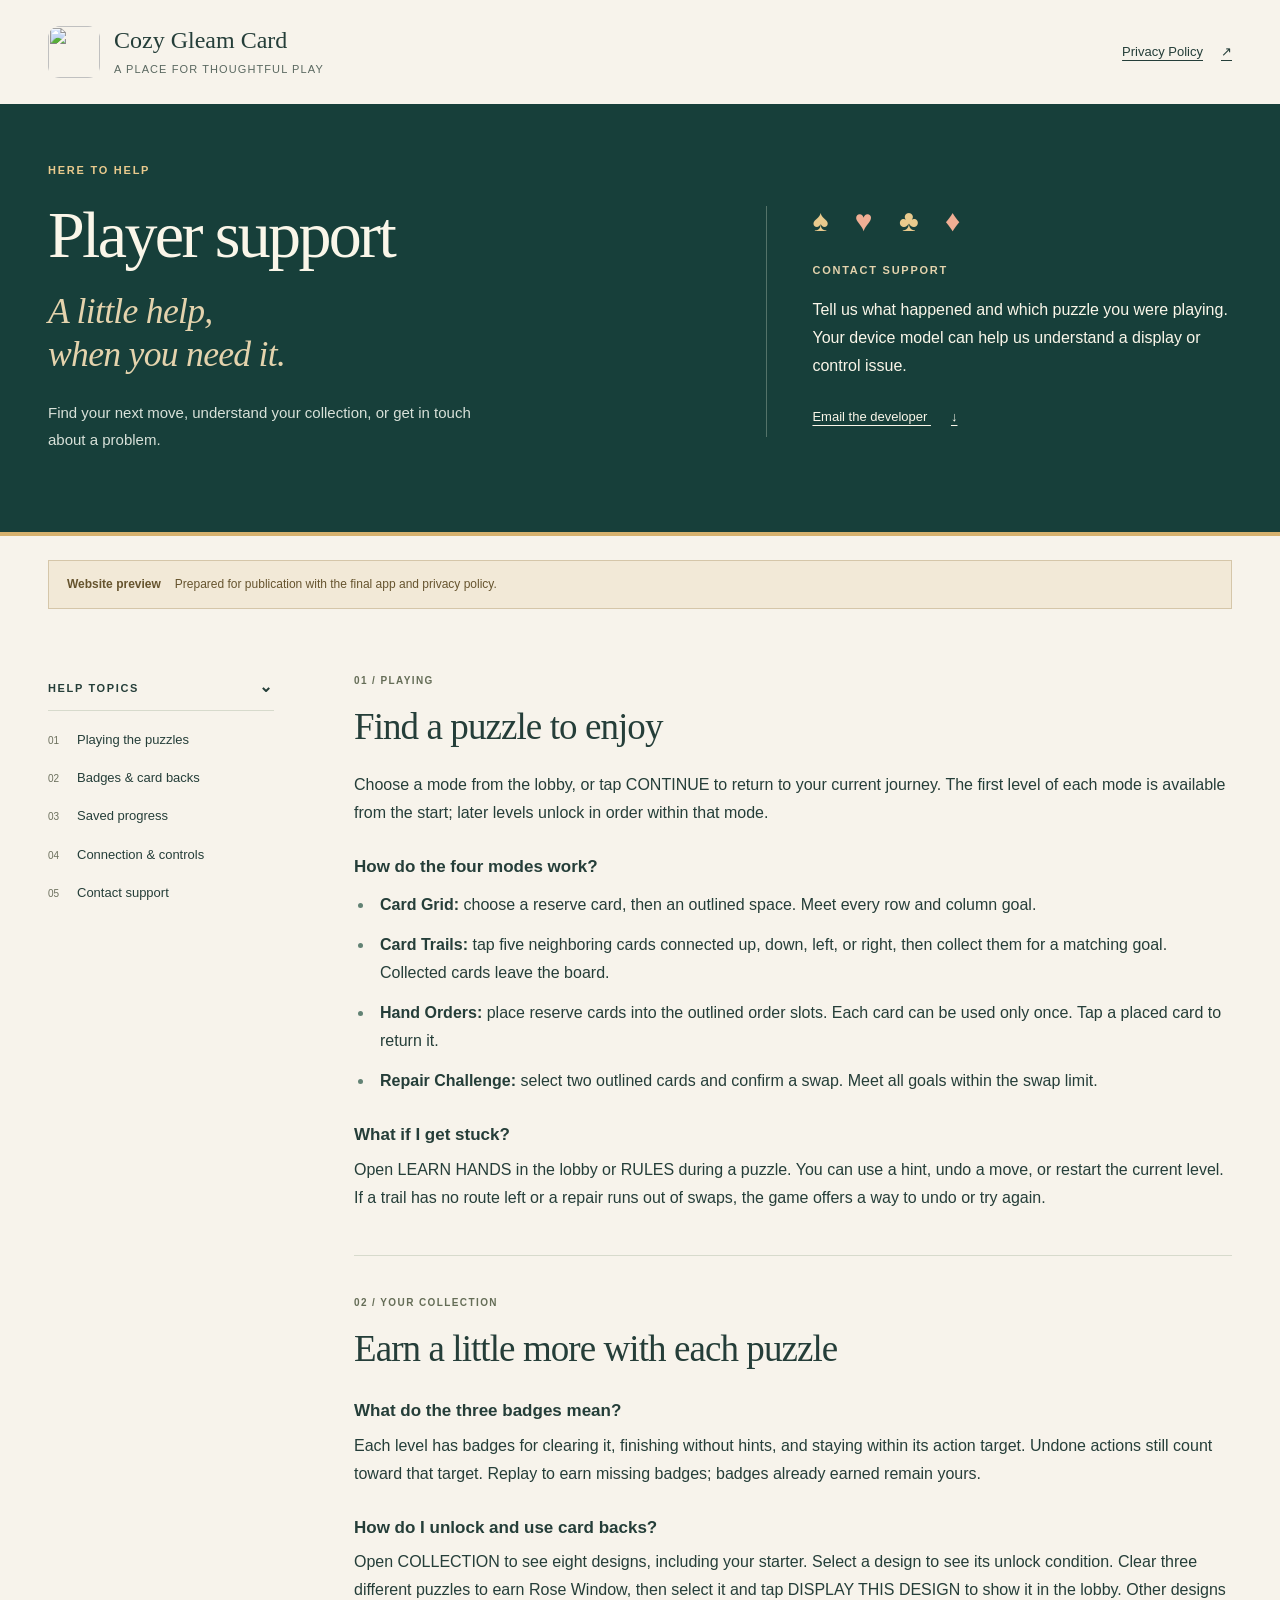
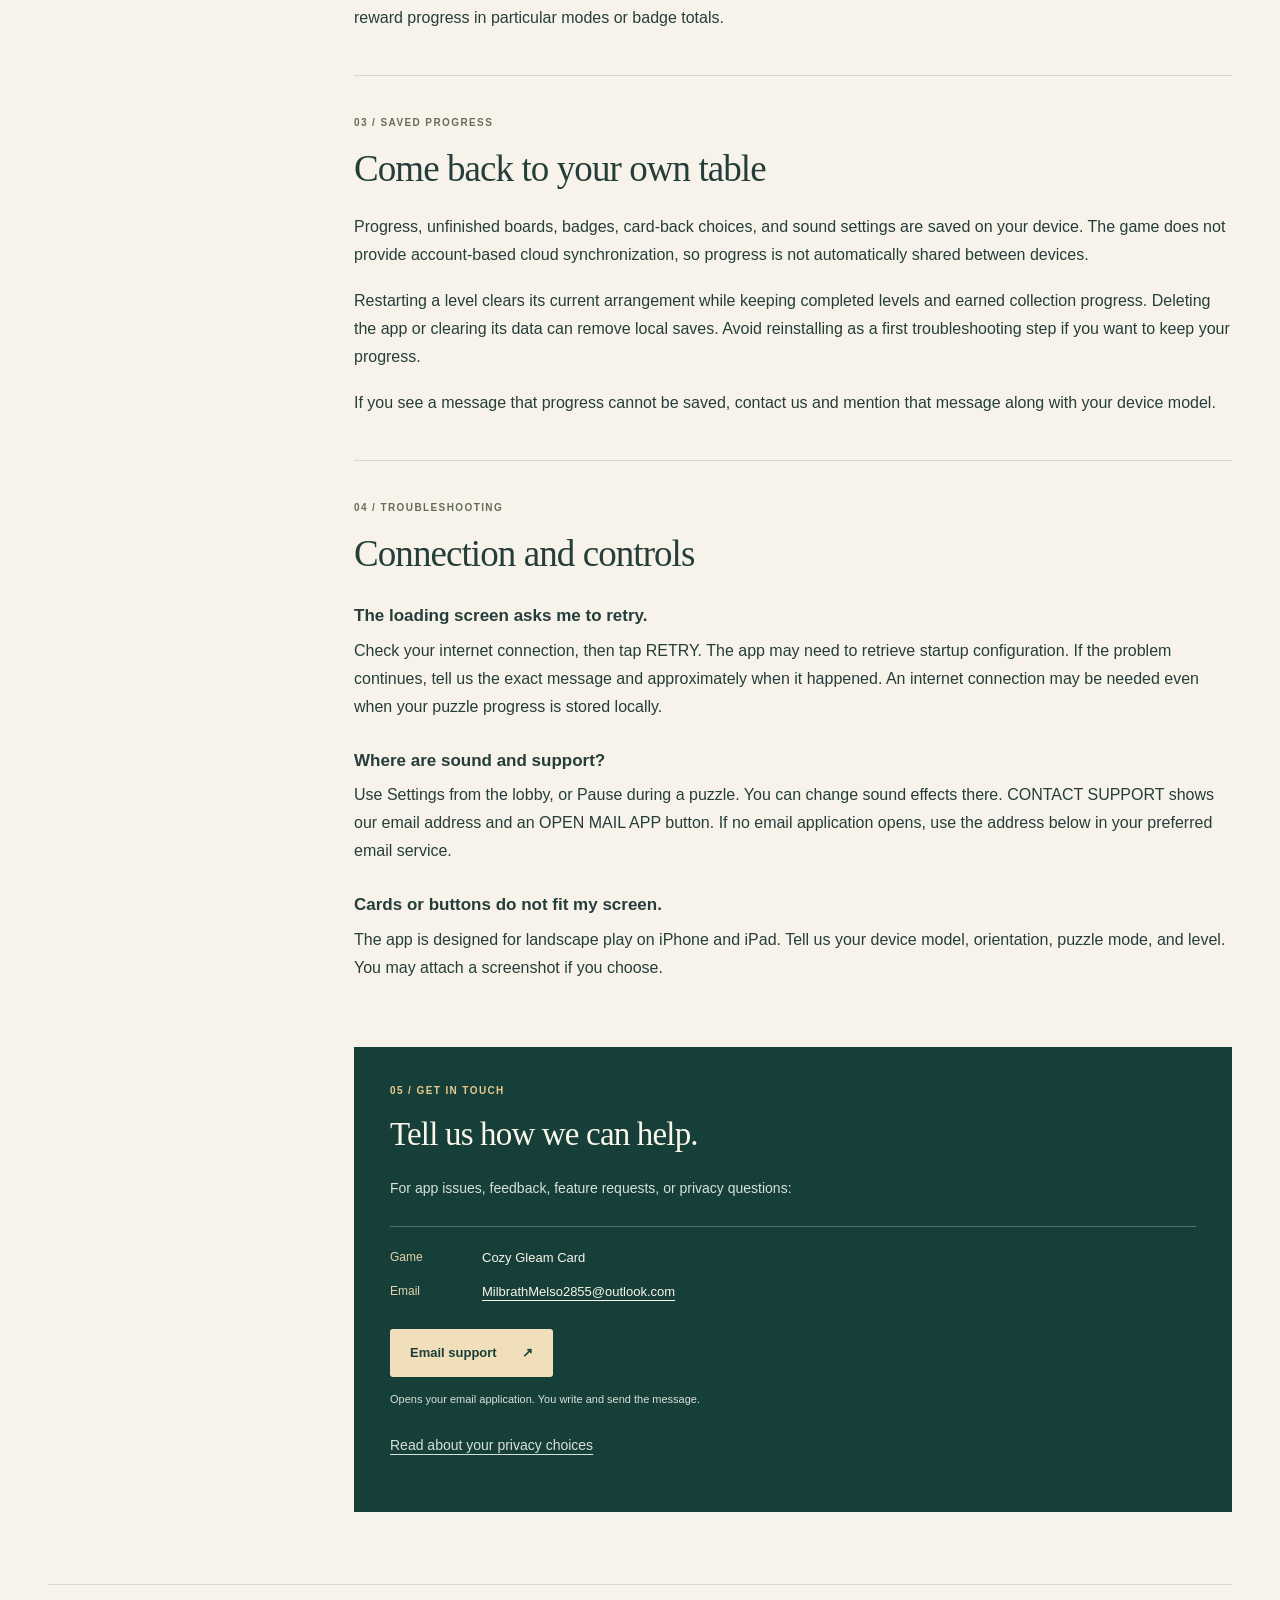
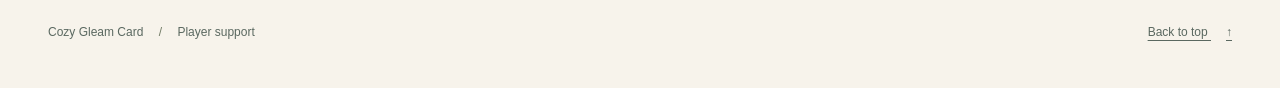
==== support.html @ 2c655f34 "Privacy Policy Privacy Policy" ====
<!doctype html>
<html lang="en">
<head>
  <meta charset="utf-8">
  <meta name="viewport" content="width=device-width, initial-scale=1, viewport-fit=cover">
  <meta name="description" content="Help with Cozy Gleam Card puzzles, badges, card-back collections, saved progress, and contacting support.">
  <meta name="theme-color" content="#173f3a">
  <meta name="robots" content="noindex, nofollow">
  <title>Support · Cozy Gleam Card</title>
  <link rel="icon" type="image/png" href="./assets/app-icon.png">
  <link rel="stylesheet" href="./privacy.css">
</head>
<body id="top">
  <a class="skip-link" href="#help">Skip to support</a>
  <header class="masthead wrap">
    <a class="brand" href="#top" aria-label="Cozy Gleam Card, top of support page"><img src="./assets/app-icon.png" alt="" width="52" height="52"><span>Cozy Gleam Card<small>A place for thoughtful play</small></span></a>
    <a class="header-link" href="./index.html">Privacy Policy <span aria-hidden="true">↗</span></a>
  </header>
  <main id="help">
    <div class="hero"><div class="hero-inner wrap">
      <div class="hero-heading"><p class="eyebrow">HERE TO HELP</p><h1>Player support<span>A little help,<br>when you need it.</span></h1><p class="hero-intro">Find your next move, understand your collection, or get in touch about a problem.</p></div>
      <div class="hero-summary"><span class="suit-row" aria-hidden="true">♠ <b>♥</b> ♣ <b>♦</b></span><p class="eyebrow">CONTACT SUPPORT</p><p>Tell us what happened and which puzzle you were playing. Your device model can help us understand a display or control issue.</p><a href="#contact">Email the developer <span aria-hidden="true">↓</span></a></div>
    </div></div>
    <div class="wrap">
      <p class="review-notice" role="note"><strong>Website preview</strong><span>Prepared for publication with the final app and privacy policy.</span></p>
      <div class="document-layout">
        <aside class="contents" aria-label="Support navigation"><details open><summary>Help topics <span aria-hidden="true">⌄</span></summary><nav aria-label="Support topics"><ol><li><a href="#playing">Playing the puzzles</a></li><li><a href="#rewards">Badges &amp; card backs</a></li><li><a href="#saves">Saved progress</a></li><li><a href="#connection">Connection &amp; controls</a></li><li><a href="#contact">Contact support</a></li></ol></nav></details></aside>
        <article class="policy-body" aria-label="Player help">
          <section id="playing"><p class="section-number">01 / PLAYING</p><h2>Find a puzzle to enjoy</h2><p>Choose a mode from the lobby, or tap CONTINUE to return to your current journey. The first level of each mode is available from the start; later levels unlock in order within that mode.</p><h3>How do the four modes work?</h3><ul class="text-list"><li><strong>Card Grid:</strong> choose a reserve card, then an outlined space. Meet every row and column goal.</li><li><strong>Card Trails:</strong> tap five neighboring cards connected up, down, left, or right, then collect them for a matching goal. Collected cards leave the board.</li><li><strong>Hand Orders:</strong> place reserve cards into the outlined order slots. Each card can be used only once. Tap a placed card to return it.</li><li><strong>Repair Challenge:</strong> select two outlined cards and confirm a swap. Meet all goals within the swap limit.</li></ul><h3>What if I get stuck?</h3><p>Open LEARN HANDS in the lobby or RULES during a puzzle. You can use a hint, undo a move, or restart the current level. If a trail has no route left or a repair runs out of swaps, the game offers a way to undo or try again.</p></section>
          <section id="rewards"><p class="section-number">02 / YOUR COLLECTION</p><h2>Earn a little more with each puzzle</h2><h3>What do the three badges mean?</h3><p>Each level has badges for clearing it, finishing without hints, and staying within its action target. Undone actions still count toward that target. Replay to earn missing badges; badges already earned remain yours.</p><h3>How do I unlock and use card backs?</h3><p>Open COLLECTION to see eight designs, including your starter. Select a design to see its unlock condition. Clear three different puzzles to earn Rose Window, then select it and tap DISPLAY THIS DESIGN to show it in the lobby. Other designs reward progress in particular modes or badge totals.</p></section>
          <section id="saves"><p class="section-number">03 / SAVED PROGRESS</p><h2>Come back to your own table</h2><p>Progress, unfinished boards, badges, card-back choices, and sound settings are saved on your device. The game does not provide account-based cloud synchronization, so progress is not automatically shared between devices.</p><p>Restarting a level clears its current arrangement while keeping completed levels and earned collection progress. Deleting the app or clearing its data can remove local saves. Avoid reinstalling as a first troubleshooting step if you want to keep your progress.</p><p>If you see a message that progress cannot be saved, contact us and mention that message along with your device model.</p></section>
          <section id="connection"><p class="section-number">04 / TROUBLESHOOTING</p><h2>Connection and controls</h2><h3>The loading screen asks me to retry.</h3><p>Check your internet connection, then tap RETRY. The app may need to retrieve startup configuration. If the problem continues, tell us the exact message and approximately when it happened. An internet connection may be needed even when your puzzle progress is stored locally.</p><h3>Where are sound and support?</h3><p>Use Settings from the lobby, or Pause during a puzzle. You can change sound effects there. CONTACT SUPPORT shows our email address and an OPEN MAIL APP button. If no email application opens, use the address below in your preferred email service.</p><h3>Cards or buttons do not fit my screen.</h3><p>The app is designed for landscape play on iPhone and iPad. Tell us your device model, orientation, puzzle mode, and level. You may attach a screenshot if you choose.</p></section>
          <section id="contact" class="contact-section"><p class="section-number">05 / GET IN TOUCH</p><h2>Tell us how we can help.</h2><p>For app issues, feedback, feature requests, or privacy questions:</p><dl class="contact-details"><div><dt>Game</dt><dd>Cozy Gleam Card</dd></div><div><dt>Email</dt><dd><a href="mailto:MilbrathMelso2855@outlook.com?subject=Cozy%20Gleam%20Card%20support">MilbrathMelso2855@outlook.com</a></dd></div></dl><a class="contact-button" href="mailto:MilbrathMelso2855@outlook.com?subject=Cozy%20Gleam%20Card%20support">Email support <span aria-hidden="true">↗</span></a><p class="contact-hint">Opens your email application. You write and send the message.</p><p style="margin-top:24px"><a href="./index.html#choices">Read about your privacy choices</a></p></section>
        </article>
      </div>
    </div>
  </main>
  <footer class="footer wrap"><p>Cozy Gleam Card <span aria-hidden="true">/</span> Player support</p><a href="#top">Back to top <span aria-hidden="true">↑</span></a></footer>
</body>
</html>
---- privacy.css ----
:root {
  color-scheme: light;
  --paper: #f7f3eb;
  --ink: #253e39;
  --muted: #5a6860;
  --green: #173f3a;
  --line: #d7dacc;
  --gold: #e9ca8d;
  --serif: Georgia, "Times New Roman", serif;
  --sans: -apple-system, BlinkMacSystemFont, "Segoe UI", Arial, sans-serif;
}
* { box-sizing: border-box; }
html { scroll-padding-top: 24px; }
body { margin: 0; background: var(--paper); color: var(--ink); font: 16px/1.75 var(--sans); -webkit-text-size-adjust: 100%; overflow-wrap: break-word; }
a { color: inherit; text-decoration-thickness: 1px; text-underline-offset: 4px; }
a:hover { text-decoration-thickness: 2px; }
a:focus-visible, summary:focus-visible { outline: 3px solid #b06922; outline-offset: 5px; border-radius: 2px; }
.hero a:focus-visible, .contact-section a:focus-visible { outline-color: var(--gold); }
p { margin: 0 0 18px; }
h1, h2, h3 { font-weight: 400; }
h1, h2 { font-family: var(--serif); }
h2 { font-size: clamp(29px, 3vw, 37px); line-height: 1.22; margin: 0 0 22px; letter-spacing: -.025em; text-wrap: balance; }
h3 { margin: 27px 0 8px; font-size: 17px; line-height: 1.5; font-weight: 650; }
strong { font-weight: 650; }
.wrap { width: min(1184px, calc(100% - 88px)); margin-inline: auto; }
.skip-link { position: absolute; top: -100px; left: 16px; z-index: 10; background: white; padding: 12px 18px; }
.skip-link:focus { top: 12px; }
.masthead { min-height: 104px; display: flex; align-items: center; justify-content: space-between; gap: 28px; padding-block: 20px; }
.brand { display: flex; align-items: center; gap: 14px; text-decoration: none; }
.brand img { flex-shrink: 0; border-radius: 12px; }
.brand > span { font: 24px/1.15 var(--serif); }
.brand small { display: block; margin-top: 8px; font: 11px/1.4 var(--sans); letter-spacing: .1em; text-transform: uppercase; color: var(--muted); }
.header-link { font-size: 13px; display: inline-flex; gap: 18px; align-items: center; min-height: 44px; white-space: nowrap; }
.hero { background: var(--green); color: #faf6e9; border-bottom: 4px solid #d6b16e; }
.hero-inner { display: grid; grid-template-columns: 1.35fr 1fr; gap: 90px; padding-block: 58px 52px; }
.eyebrow { font-size: 11px; font-weight: 650; letter-spacing: .16em; line-height: 1.5; }
.hero-heading > .eyebrow { color: var(--gold); margin-bottom: 23px; }
h1 { font-size: clamp(44px, 5.3vw, 66px); line-height: 1; letter-spacing: -.04em; margin: 0 0 23px; }
h1 > span { display: block; font-size: .54em; font-style: italic; letter-spacing: -.02em; line-height: 1.22; margin-top: 22px; color: #e4d3ad; }
.hero-intro { max-width: 440px; font-size: 15px; color: #d8e1d9; line-height: 1.8; margin-bottom: 27px; }
.revision { color: #d5dfd4; font-size: 11px; letter-spacing: .04em; margin: 0; }
.revision time { margin-left: 12px; color: #faf6e9; }
.hero-summary { border-left: 1px solid #547369; align-self: center; padding-left: 45px; }
.suit-row { display: block; font-size: 30px; line-height: 1; color: var(--gold); letter-spacing: 9px; margin-bottom: 26px; }
.suit-row b { color: #f0ae94; font-weight: 400; }
.hero-summary > .eyebrow { margin-bottom: 18px; color: #e4d3ad; }
.hero-summary ul { list-style: none; margin: 0 0 24px; padding: 0; }
.hero-summary li { position: relative; padding-left: 18px; font-size: 14px; line-height: 1.7; margin-top: 13px; }
.hero-summary li::before { content: ""; position: absolute; width: 4px; height: 4px; background: var(--gold); top: 10px; left: 0; transform: rotate(45deg); }
.hero-summary > a { font-size: 13px; display: inline-block; padding-block: 8px; }
.hero-summary > a span { margin-left: 20px; }
.review-notice { margin: 24px 0 0; display: flex; align-items: baseline; gap: 14px; padding: 13px 18px; border: 1px solid #d5c6a9; color: #66542e; background: #f2e9d7; font-size: 12px; line-height: 1.7; }
.review-notice strong { flex-shrink: 0; }
.document-layout { display: grid; grid-template-columns: 242px minmax(0, 1fr); gap: 64px; padding: 58px 0 72px; }
.contents { align-self: start; position: sticky; top: 24px; max-height: calc(100dvh - 48px); overflow-y: auto; font-size: 13px; padding-right: 16px; }
.contents summary { list-style: none; cursor: pointer; text-transform: uppercase; font-size: 11px; letter-spacing: .15em; font-weight: 650; padding: 12px 0; border-bottom: 1px solid var(--line); }
.contents summary::-webkit-details-marker { display: none; }
.contents summary span { float: right; font-size: 16px; line-height: 1; }
.contents ol { list-style: none; counter-reset: chapters; padding: 10px 0 0; margin: 0; }
.contents li { counter-increment: chapters; }
.contents nav a { display: flex; align-items: baseline; gap: 10px; padding: 9px 0; line-height: 1.55; text-decoration: none; }
.contents nav a::before { content: counter(chapters, decimal-leading-zero); font-size: 10px; color: #6c705d; min-width: 19px; }
.contents nav a:hover { text-decoration: underline; }
.contents-note { border-top: 1px solid var(--line); padding-top: 23px; margin-top: 18px; color: var(--muted); font-size: 12px; line-height: 2; }
.contents-note a { color: var(--green); }
.policy-body { min-width: 0; }
.policy-body section { padding: 39px 0 25px; border-top: 1px solid var(--line); scroll-margin-top: 22px; }
.policy-body section:first-child { padding-top: 6px; border: 0; }
.section-number { font-size: 10px; font-weight: 650; letter-spacing: .14em; line-height: 1.5; color: #656d57; margin-bottom: 16px; }
.overview { display: grid; grid-template-columns: repeat(3, minmax(0, 1fr)); border-block: 1px solid var(--line); margin: 32px 0 15px; padding: 24px 0; }
.overview > div { padding-inline: 20px; border-left: 1px solid var(--line); }
.overview > div:first-child { border: 0; padding-left: 0; }
.overview > div:last-child { padding-right: 0; }
.overview > div > span { color: #52735e; font-size: 28px; line-height: 1; }
.overview h3 { font-size: 13px; margin: 14px 0 7px; }
.overview p { font-size: 12px; line-height: 1.8; color: var(--muted); margin: 0; }
.text-list { padding-left: 20px; margin: 0 0 23px; }
.text-list li { padding-left: 6px; margin: 12px 0; }
.text-list li::marker { color: #628274; }
.inset-note { border-left: 3px solid #b08a49; padding: 20px 24px; background: #edeedd; margin: 26px 0; }
.inset-note h3 { margin: 0 0 8px; }
.inset-note p { margin: 0; font-size: 14px; }
.data-list { margin: 0; }
.data-list > div { display: grid; grid-template-columns: 150px minmax(0,1fr); gap: 24px; border-top: 1px solid var(--line); padding: 21px 0; }
.data-list dt { font-size: 14px; font-weight: 650; }
.data-list dd { margin: 0; font-size: 15px; }
.steps { counter-reset: steps; list-style: none; padding: 0; margin: 27px 0; }
.steps li { counter-increment: steps; position: relative; padding: 0 0 23px 48px; }
.steps li::before { content: counter(steps); position: absolute; left: 0; top: 1px; display: grid; place-items: center; width: 29px; height: 29px; border: 1px solid #b9bda8; border-radius: 50%; font: 15px/1 var(--serif); }
.steps strong { display: block; font-size: 15px; margin-bottom: 6px; }
.steps span { display: block; font-size: 14px; color: var(--muted); }
.policy-body .contact-section { background: var(--green); color: #faf6e9; border: 0; margin-top: 22px; padding: 36px; }
.contact-section .section-number { color: var(--gold); }
.contact-section h2 { font-size: 33px; max-width: 470px; }
.contact-section > p:not(.section-number) { font-size: 14px; color: #d7e1d8; }
.contact-details { margin: 25px 0; border-top: 1px solid #547369; padding-top: 20px; }
.contact-details > div { display: grid; grid-template-columns: 76px minmax(0,1fr); gap: 16px; margin-bottom: 12px; }
.contact-details dt { color: #e4d3ad; font-size: 12px; }
.contact-details dd { margin: 0; font-size: 13px; overflow-wrap: anywhere; }
.contact-button { display: inline-flex; align-items: center; justify-content: space-between; gap: 25px; min-height: 48px; padding: 10px 20px; background: #f1dfbb; color: #183f39; font-size: 13px; font-weight: 650; text-decoration: none; border-radius: 3px; }
.contact-button:hover { background: #fbebc9; }
.contact-section .contact-hint { margin: 13px 0 0; font-size: 11px !important; }
.footer { border-top: 1px solid var(--line); display: flex; justify-content: space-between; align-items: center; gap: 20px; padding-block: 27px 35px; color: var(--muted); font-size: 12px; }
.footer p { margin: 0; }
.footer p span { padding-inline: 12px; color: #717b65; }
.footer > a { display: inline-block; padding-block: 10px; }
.footer > a span { margin-left: 15px; }
@media (max-width: 1000px) {
  .wrap { width: calc(100% - 56px); }
  .hero-inner { gap: 40px; }
  .hero-summary { padding-left: 28px; }
  .document-layout { grid-template-columns: 190px minmax(0,1fr); gap: 36px; }
  .overview { grid-template-columns: 1fr; gap: 18px; }
  .overview > div, .overview > div:first-child, .overview > div:last-child { border: 0; padding: 0 0 0 40px; position: relative; }
  .overview > div > span { position: absolute; top: 5px; left: 0; }
  .overview h3 { margin: 0 0 4px; }
  .data-list > div { grid-template-columns: 1fr; gap: 7px; }
}
@media (max-width: 700px) {
  .wrap { width: calc(100% - 40px); }
  .masthead { min-height: 84px; gap: 12px; padding-block: 16px; }
  .brand { gap: 11px; }
  .brand img { width: 44px; height: 44px; border-radius: 10px; }
  .brand > span { font-size: 20px; }
  .brand small { font-size: 8px; letter-spacing: .08em; }
  .header-link { font-size: 11px; gap: 8px; }
  .hero-inner { grid-template-columns: 1fr; gap: 30px; padding-block: 35px; }
  h1 { font-size: 50px; }
  h1 > span { font-size: .6em; margin-top: 17px; }
  .hero-heading > .eyebrow { margin-bottom: 19px; }
  .hero-intro { max-width: 480px; margin-bottom: 22px; }
  .hero-summary { border-left: 0; border-top: 1px solid #547369; padding: 24px 0 0; }
  .suit-row { float: right; font-size: 20px; margin: 0; letter-spacing: 6px; }
  .hero-summary .eyebrow { padding-top: 3px; }
  .hero-summary ul { margin-bottom: 8px; }
  .hero-summary li { margin-top: 10px; font-size: 13px; }
  .review-notice { display: block; padding: 12px 14px; margin-top: 20px; }
  .review-notice strong { display: block; margin-bottom: 3px; }
  .document-layout { grid-template-columns: 1fr; gap: 35px; padding-top: 24px; padding-bottom: 40px; }
  .contents { position: static; max-height: none; padding: 0; border-bottom: 1px solid var(--line); }
  .contents ol { display: grid; grid-template-columns: repeat(2,minmax(0,1fr)); column-gap: 16px; padding-block: 8px 14px; }
  .contents nav a { font-size: 12px; min-height: 44px; padding-block: 8px; gap: 7px; }
  .contents-note { display: none; }
  .policy-body section { padding-block: 30px 16px; }
  .policy-body section:first-child { padding-top: 0; }
  .policy-body { font-size: 15px; line-height: 1.8; }
  h2 { font-size: 31px; margin-bottom: 19px; }
  h3 { font-size: 16px; }
  .overview { margin-top: 25px; }
  .overview p { font-size: 13px; }
  .inset-note { padding: 18px; }
  .policy-body .contact-section { padding: 26px 23px; }
  .contact-section h2 { font-size: 30px; }
  .contact-details > div { grid-template-columns: 1fr; gap: 4px; margin-bottom: 18px; }
  .footer { display: block; padding-block: 20px; }
}
@media (max-width: 380px) {
  .wrap { width: calc(100% - 32px); }
  .header-link { max-width: 58px; white-space: normal; line-height: 1.4; gap: 4px; }
  .brand > span { font-size: 18px; }
  .brand small { max-width: 150px; font-size: 7px; }
  .contents ol { grid-template-columns: 1fr; }
  h1 { font-size: 44px; }
}
@media print {
  body { background: white; color: #111; font-size: 11pt; }
  .wrap { width: 100%; }
  .skip-link, .header-link, .contents, .hero-summary, .contact-button, .contact-hint, .footer > a { display: none !important; }
  .masthead { min-height: 0; padding: 0 0 20px; }
  .hero, .contact-section { background: white !important; color: #111 !important; border: 0; }
  .hero-inner { display: block; padding: 15px 0 20px; }
  .hero *, .contact-section * { color: #111 !important; }
  h1 { font-size: 30pt; }
  h1 > span { font-size: 17pt; }
  .document-layout { display: block; padding: 25px 0; }
  h2, h3, .section-number { break-after: avoid; }
  p, li, dd { orphans: 3; widows: 3; }
  .review-notice { background: white; }
  .policy-body .contact-section { padding: 25px 0; }
}
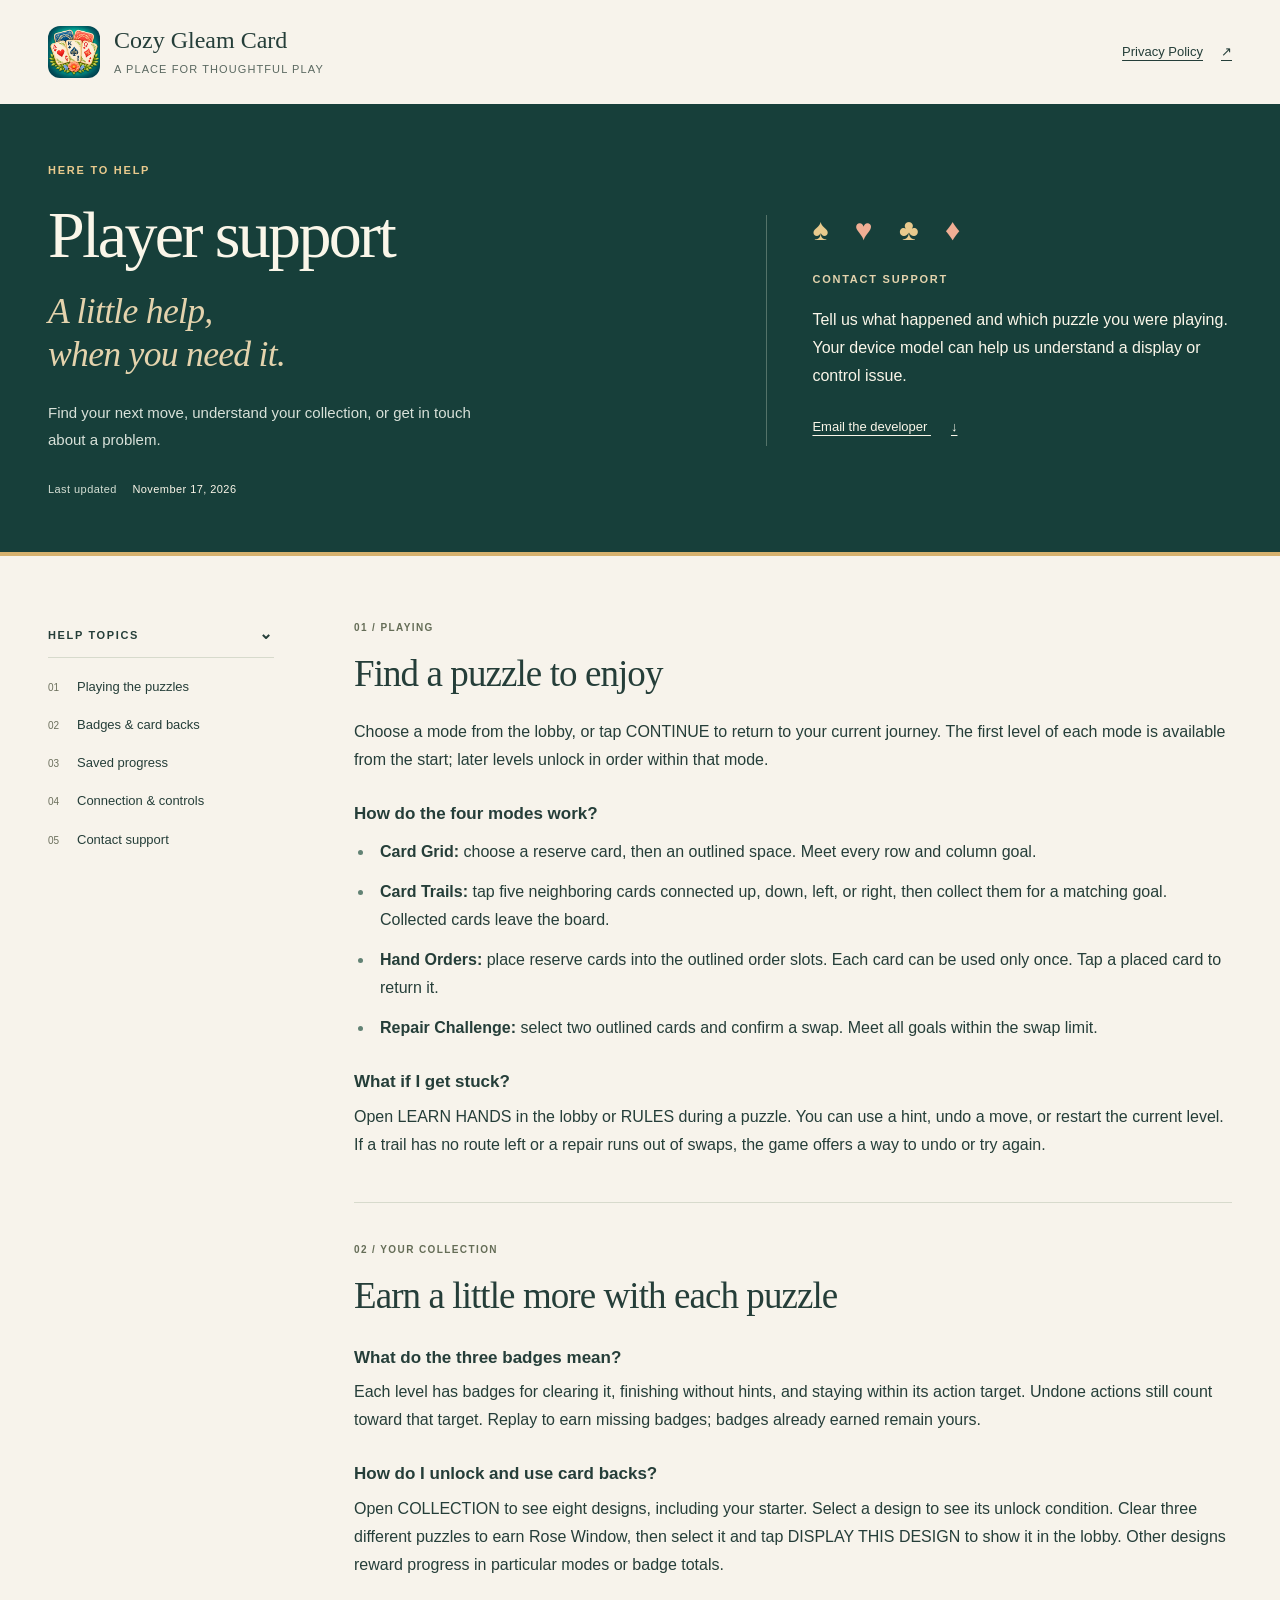
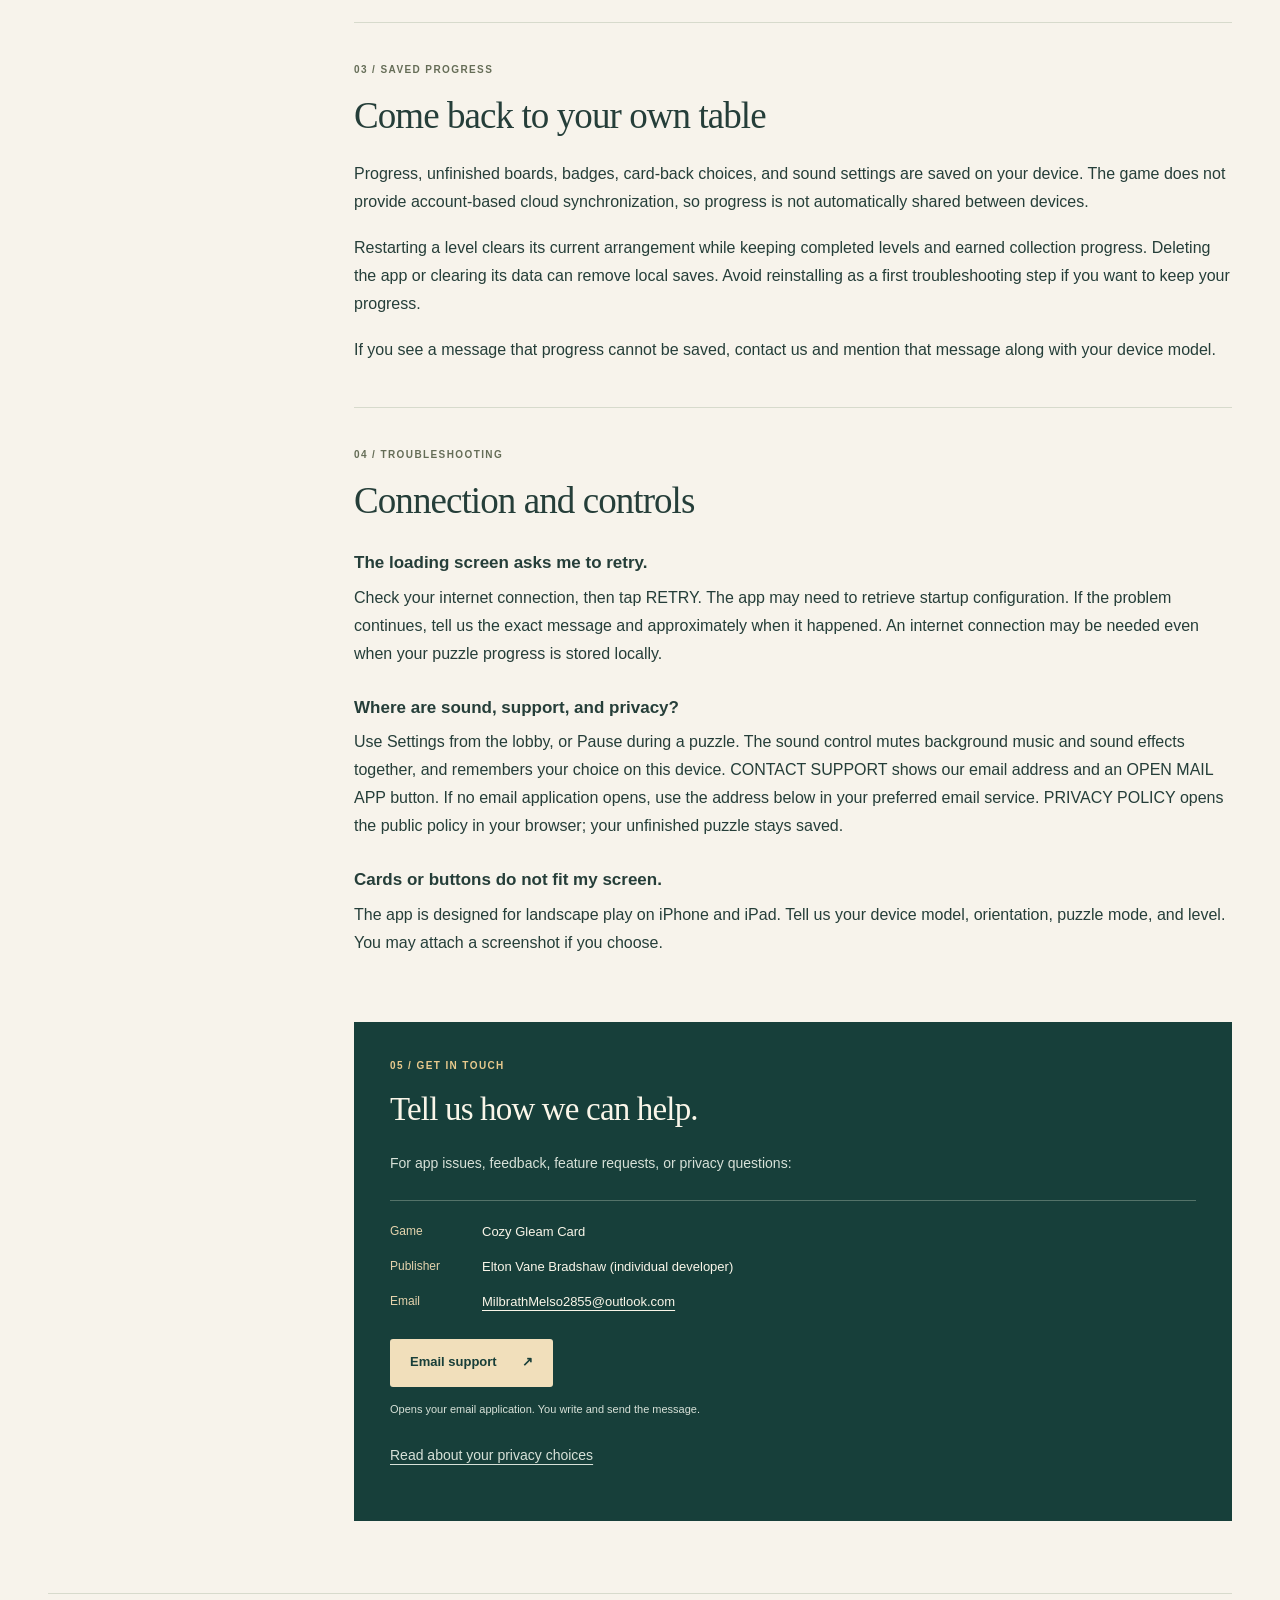
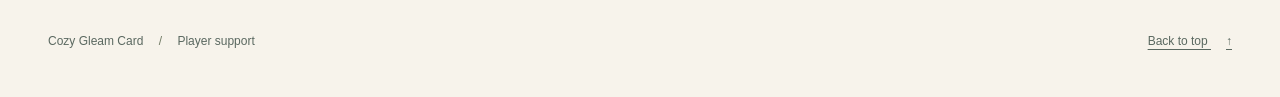
==== commit bffe08fe: "fix fix" ====
--- a/support.html
+++ b/support.html
@@ -5,32 +5,30 @@
   <meta name="viewport" content="width=device-width, initial-scale=1, viewport-fit=cover">
   <meta name="description" content="Help with Cozy Gleam Card puzzles, badges, card-back collections, saved progress, and contacting support.">
   <meta name="theme-color" content="#173f3a">
-  <meta name="robots" content="noindex, nofollow">
   <title>Support · Cozy Gleam Card</title>
-  <link rel="icon" type="image/png" href="./assets/app-icon.png">
+  <link rel="icon" type="image/png" href="./app-icon.png">
   <link rel="stylesheet" href="./privacy.css">
 </head>
 <body id="top">
   <a class="skip-link" href="#help">Skip to support</a>
   <header class="masthead wrap">
-    <a class="brand" href="#top" aria-label="Cozy Gleam Card, top of support page"><img src="./assets/app-icon.png" alt="" width="52" height="52"><span>Cozy Gleam Card<small>A place for thoughtful play</small></span></a>
+    <a class="brand" href="#top" aria-label="Cozy Gleam Card, top of support page"><img src="./app-icon.png" alt="" width="52" height="52"><span>Cozy Gleam Card<small>A place for thoughtful play</small></span></a>
     <a class="header-link" href="./index.html">Privacy Policy <span aria-hidden="true">↗</span></a>
   </header>
   <main id="help">
     <div class="hero"><div class="hero-inner wrap">
-      <div class="hero-heading"><p class="eyebrow">HERE TO HELP</p><h1>Player support<span>A little help,<br>when you need it.</span></h1><p class="hero-intro">Find your next move, understand your collection, or get in touch about a problem.</p></div>
+      <div class="hero-heading"><p class="eyebrow">HERE TO HELP</p><h1>Player support<span>A little help,<br>when you need it.</span></h1><p class="hero-intro">Find your next move, understand your collection, or get in touch about a problem.</p><p class="revision">Last updated <time datetime="2026-11-17">November 17, 2026</time></p></div>
       <div class="hero-summary"><span class="suit-row" aria-hidden="true">♠ <b>♥</b> ♣ <b>♦</b></span><p class="eyebrow">CONTACT SUPPORT</p><p>Tell us what happened and which puzzle you were playing. Your device model can help us understand a display or control issue.</p><a href="#contact">Email the developer <span aria-hidden="true">↓</span></a></div>
     </div></div>
     <div class="wrap">
-      <p class="review-notice" role="note"><strong>Website preview</strong><span>Prepared for publication with the final app and privacy policy.</span></p>
       <div class="document-layout">
         <aside class="contents" aria-label="Support navigation"><details open><summary>Help topics <span aria-hidden="true">⌄</span></summary><nav aria-label="Support topics"><ol><li><a href="#playing">Playing the puzzles</a></li><li><a href="#rewards">Badges &amp; card backs</a></li><li><a href="#saves">Saved progress</a></li><li><a href="#connection">Connection &amp; controls</a></li><li><a href="#contact">Contact support</a></li></ol></nav></details></aside>
         <article class="policy-body" aria-label="Player help">
           <section id="playing"><p class="section-number">01 / PLAYING</p><h2>Find a puzzle to enjoy</h2><p>Choose a mode from the lobby, or tap CONTINUE to return to your current journey. The first level of each mode is available from the start; later levels unlock in order within that mode.</p><h3>How do the four modes work?</h3><ul class="text-list"><li><strong>Card Grid:</strong> choose a reserve card, then an outlined space. Meet every row and column goal.</li><li><strong>Card Trails:</strong> tap five neighboring cards connected up, down, left, or right, then collect them for a matching goal. Collected cards leave the board.</li><li><strong>Hand Orders:</strong> place reserve cards into the outlined order slots. Each card can be used only once. Tap a placed card to return it.</li><li><strong>Repair Challenge:</strong> select two outlined cards and confirm a swap. Meet all goals within the swap limit.</li></ul><h3>What if I get stuck?</h3><p>Open LEARN HANDS in the lobby or RULES during a puzzle. You can use a hint, undo a move, or restart the current level. If a trail has no route left or a repair runs out of swaps, the game offers a way to undo or try again.</p></section>
           <section id="rewards"><p class="section-number">02 / YOUR COLLECTION</p><h2>Earn a little more with each puzzle</h2><h3>What do the three badges mean?</h3><p>Each level has badges for clearing it, finishing without hints, and staying within its action target. Undone actions still count toward that target. Replay to earn missing badges; badges already earned remain yours.</p><h3>How do I unlock and use card backs?</h3><p>Open COLLECTION to see eight designs, including your starter. Select a design to see its unlock condition. Clear three different puzzles to earn Rose Window, then select it and tap DISPLAY THIS DESIGN to show it in the lobby. Other designs reward progress in particular modes or badge totals.</p></section>
           <section id="saves"><p class="section-number">03 / SAVED PROGRESS</p><h2>Come back to your own table</h2><p>Progress, unfinished boards, badges, card-back choices, and sound settings are saved on your device. The game does not provide account-based cloud synchronization, so progress is not automatically shared between devices.</p><p>Restarting a level clears its current arrangement while keeping completed levels and earned collection progress. Deleting the app or clearing its data can remove local saves. Avoid reinstalling as a first troubleshooting step if you want to keep your progress.</p><p>If you see a message that progress cannot be saved, contact us and mention that message along with your device model.</p></section>
-          <section id="connection"><p class="section-number">04 / TROUBLESHOOTING</p><h2>Connection and controls</h2><h3>The loading screen asks me to retry.</h3><p>Check your internet connection, then tap RETRY. The app may need to retrieve startup configuration. If the problem continues, tell us the exact message and approximately when it happened. An internet connection may be needed even when your puzzle progress is stored locally.</p><h3>Where are sound and support?</h3><p>Use Settings from the lobby, or Pause during a puzzle. You can change sound effects there. CONTACT SUPPORT shows our email address and an OPEN MAIL APP button. If no email application opens, use the address below in your preferred email service.</p><h3>Cards or buttons do not fit my screen.</h3><p>The app is designed for landscape play on iPhone and iPad. Tell us your device model, orientation, puzzle mode, and level. You may attach a screenshot if you choose.</p></section>
-          <section id="contact" class="contact-section"><p class="section-number">05 / GET IN TOUCH</p><h2>Tell us how we can help.</h2><p>For app issues, feedback, feature requests, or privacy questions:</p><dl class="contact-details"><div><dt>Game</dt><dd>Cozy Gleam Card</dd></div><div><dt>Email</dt><dd><a href="mailto:MilbrathMelso2855@outlook.com?subject=Cozy%20Gleam%20Card%20support">MilbrathMelso2855@outlook.com</a></dd></div></dl><a class="contact-button" href="mailto:MilbrathMelso2855@outlook.com?subject=Cozy%20Gleam%20Card%20support">Email support <span aria-hidden="true">↗</span></a><p class="contact-hint">Opens your email application. You write and send the message.</p><p style="margin-top:24px"><a href="./index.html#choices">Read about your privacy choices</a></p></section>
+          <section id="connection"><p class="section-number">04 / TROUBLESHOOTING</p><h2>Connection and controls</h2><h3>The loading screen asks me to retry.</h3><p>Check your internet connection, then tap RETRY. The app may need to retrieve startup configuration. If the problem continues, tell us the exact message and approximately when it happened. An internet connection may be needed even when your puzzle progress is stored locally.</p><h3>Where are sound, support, and privacy?</h3><p>Use Settings from the lobby, or Pause during a puzzle. The sound control mutes background music and sound effects together, and remembers your choice on this device. CONTACT SUPPORT shows our email address and an OPEN MAIL APP button. If no email application opens, use the address below in your preferred email service. PRIVACY POLICY opens the public policy in your browser; your unfinished puzzle stays saved.</p><h3>Cards or buttons do not fit my screen.</h3><p>The app is designed for landscape play on iPhone and iPad. Tell us your device model, orientation, puzzle mode, and level. You may attach a screenshot if you choose.</p></section>
+          <section id="contact" class="contact-section"><p class="section-number">05 / GET IN TOUCH</p><h2>Tell us how we can help.</h2><p>For app issues, feedback, feature requests, or privacy questions:</p><dl class="contact-details"><div><dt>Game</dt><dd>Cozy Gleam Card</dd></div><div><dt>Publisher</dt><dd>Elton Vane Bradshaw (individual developer)</dd></div><div><dt>Email</dt><dd><a href="mailto:MilbrathMelso2855@outlook.com?subject=Cozy%20Gleam%20Card%20support">MilbrathMelso2855@outlook.com</a></dd></div></dl><a class="contact-button" href="mailto:MilbrathMelso2855@outlook.com?subject=Cozy%20Gleam%20Card%20support">Email support <span aria-hidden="true">↗</span></a><p class="contact-hint">Opens your email application. You write and send the message.</p><p style="margin-top:24px"><a href="./index.html#choices">Read about your privacy choices</a></p></section>
         </article>
       </div>
     </div>
--- a/privacy.css
+++ b/privacy.css
@@ -49,8 +49,6 @@
 .hero-summary li::before { content: ""; position: absolute; width: 4px; height: 4px; background: var(--gold); top: 10px; left: 0; transform: rotate(45deg); }
 .hero-summary > a { font-size: 13px; display: inline-block; padding-block: 8px; }
 .hero-summary > a span { margin-left: 20px; }
-.review-notice { margin: 24px 0 0; display: flex; align-items: baseline; gap: 14px; padding: 13px 18px; border: 1px solid #d5c6a9; color: #66542e; background: #f2e9d7; font-size: 12px; line-height: 1.7; }
-.review-notice strong { flex-shrink: 0; }
 .document-layout { display: grid; grid-template-columns: 242px minmax(0, 1fr); gap: 64px; padding: 58px 0 72px; }
 .contents { align-self: start; position: sticky; top: 24px; max-height: calc(100dvh - 48px); overflow-y: auto; font-size: 13px; padding-right: 16px; }
 .contents summary { list-style: none; cursor: pointer; text-transform: uppercase; font-size: 11px; letter-spacing: .15em; font-weight: 650; padding: 12px 0; border-bottom: 1px solid var(--line); }
@@ -134,8 +132,6 @@
   .hero-summary .eyebrow { padding-top: 3px; }
   .hero-summary ul { margin-bottom: 8px; }
   .hero-summary li { margin-top: 10px; font-size: 13px; }
-  .review-notice { display: block; padding: 12px 14px; margin-top: 20px; }
-  .review-notice strong { display: block; margin-bottom: 3px; }
   .document-layout { grid-template-columns: 1fr; gap: 35px; padding-top: 24px; padding-bottom: 40px; }
   .contents { position: static; max-height: none; padding: 0; border-bottom: 1px solid var(--line); }
   .contents ol { display: grid; grid-template-columns: repeat(2,minmax(0,1fr)); column-gap: 16px; padding-block: 8px 14px; }
@@ -175,6 +171,5 @@
   .document-layout { display: block; padding: 25px 0; }
   h2, h3, .section-number { break-after: avoid; }
   p, li, dd { orphans: 3; widows: 3; }
-  .review-notice { background: white; }
   .policy-body .contact-section { padding: 25px 0; }
 }
